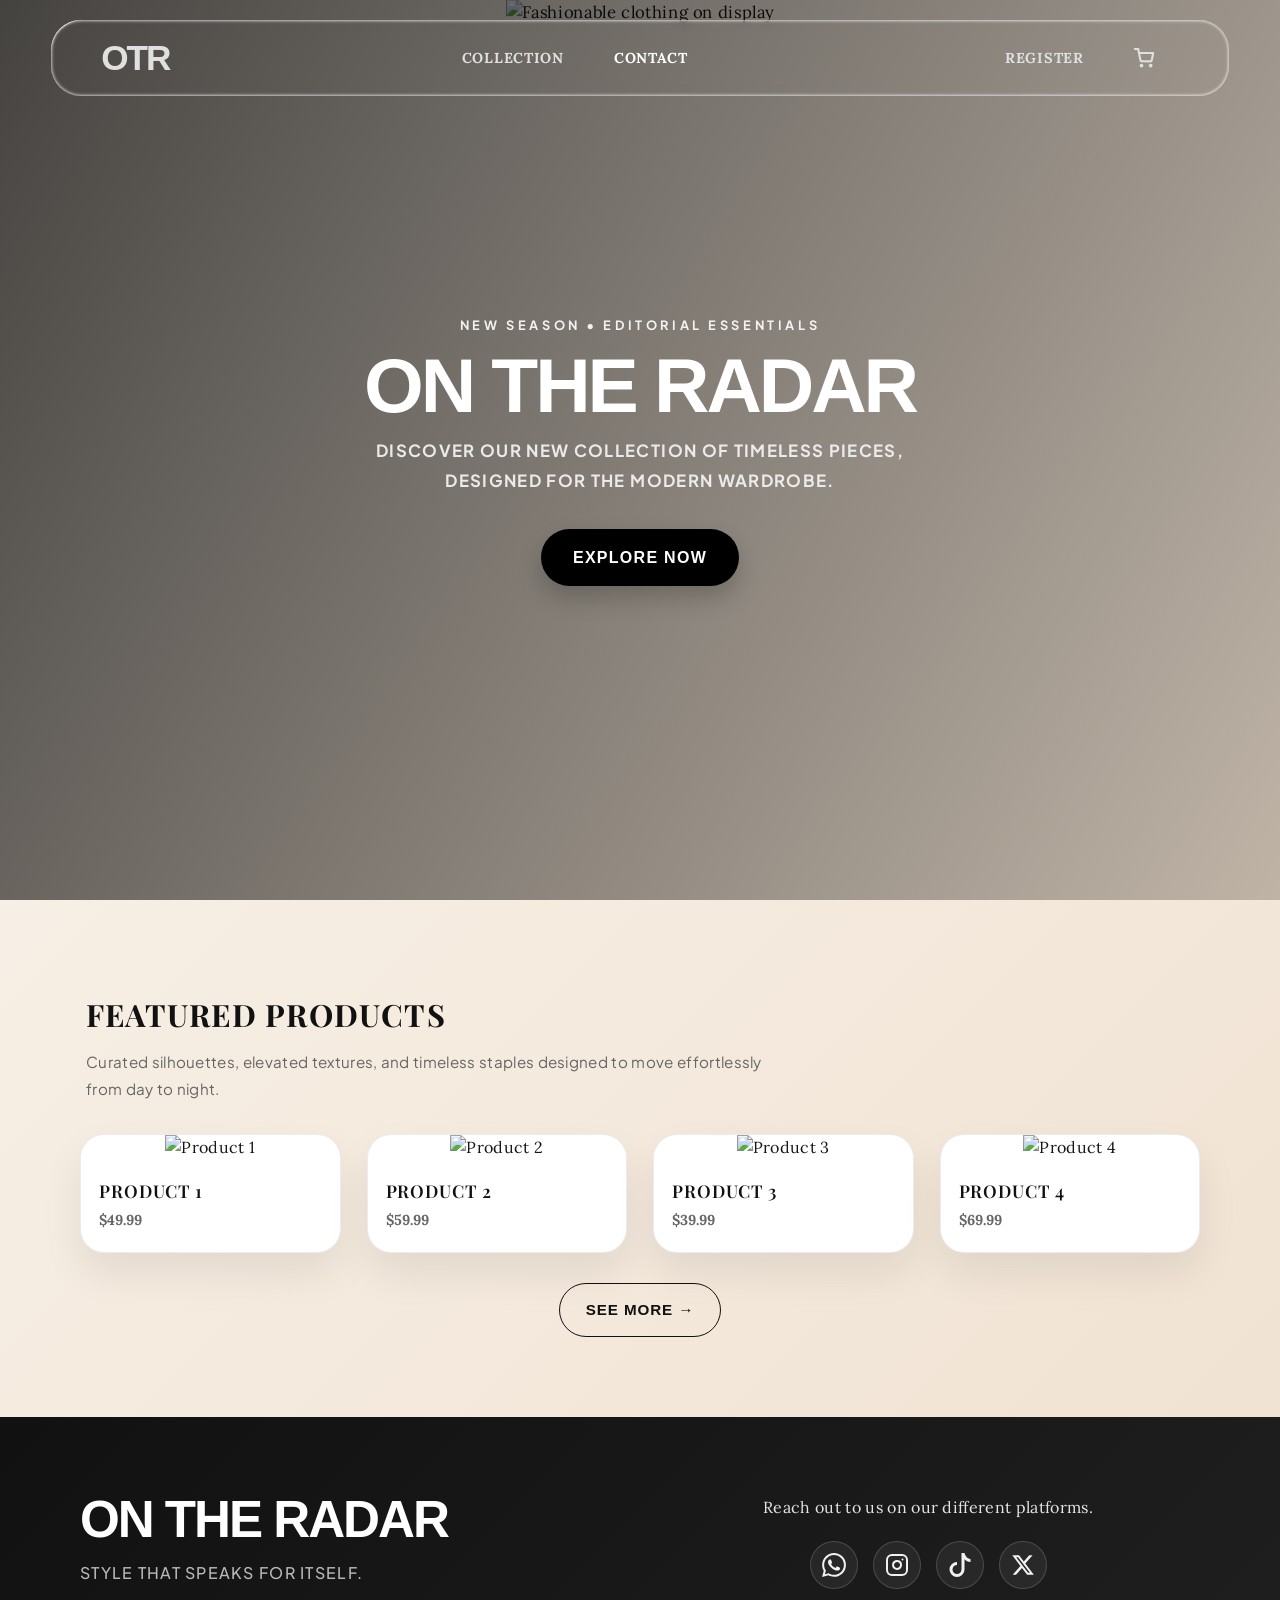
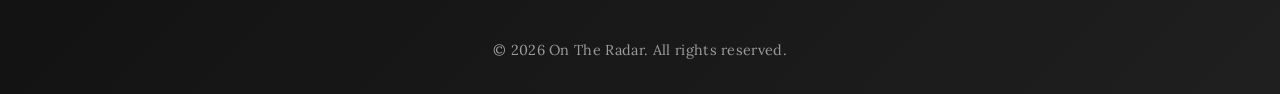
==== index.html @ b4bc95e7 "first commit" ====
<!DOCTYPE html>
<html lang="en">

<head>
    <meta charset="UTF-8">
    <meta name="viewport" content="width=device-width, initial-scale=1.0">
    <title>On The Radar - Modern Fashion</title>
    <link rel="stylesheet" href="styles.css">
</head>

<body>

    <header>
        <div class="logo">OTR</div>
        <nav class="nav main-nav" aria-label="Main Navigation">
            <div class="liquid-bubble"></div>
            <a href="#collection">Collection</a>
            <a href="#contact">Contact</a>
        </nav>
        <nav class="nav user-nav" aria-label="User Navigation">
            <div class="liquid-bubble"></div>
            <a href="#" class="logged-in">Login</a>
            <a href="#">Register</a>
            <a href="#" class="cart-link" aria-label="Shopping Cart">
                <svg xmlns="http://www.w3.org/2000/svg" width="20" height="20" viewBox="0 0 24 24" fill="none"
                    stroke="currentColor" stroke-width="2.5" stroke-linecap="round" stroke-linejoin="round">
                    <circle cx="9" cy="21" r="1"></circle>
                    <circle cx="20" cy="21" r="1"></circle>
                    <path d="M1 1h4l2.68 13.39a2 2 0 0 0 2 1.61h9.72a2 2 0 0 0 2-1.61L23 6H6"></path>
                </svg>
            </a>
        </nav>
    </header>

    <main>
        <section class="hero">
            <div class="hero-image">
                <img src="https://images.unsplash.com/photo-1503341455253-b2e723bb3dbb?auto=format&fit=crop&q=80"
                    alt="Fashionable clothing on display">
            </div>
            <div class="hero-content">
                <p class="hero-kicker">New season • editorial essentials</p>
                <h1>ON THE RADAR</h1>
                <p>Discover our new collection of timeless pieces, designed for the modern wardrobe.</p>
                <a href="#collection" class="cta-button">Explore Now</a>
            </div>
        </section>
        <section id="collection" class="collection">
            <div class="product-text">
                <h2>Featured Products</h2>
                <p>Curated silhouettes, elevated textures, and timeless staples designed to move effortlessly from day
                    to night.</p>
            </div>
            <div class="product-grid">
                <div class="product-card">
                    <img src="https://images.unsplash.com/photo-1526170375885-4d8ecf77b99f?auto=format&fit=crop&q=80"
                        alt="Product 1">
                    <div class="product-card-content">
                        <h2>Product 1</h2>
                        <p>$49.99</p>
                    </div>
                    <a href="#" class="add-to-cart-button">Add to Cart</a>
                </div>
                <div class="product-card">
                    <img src="https://images.unsplash.com/photo-1503341455253-b2e723bb3dbb?auto=format&fit=crop&q=80"
                        alt="Product 2">
                    <div class="product-card-content">
                        <h2>Product 2</h2>
                        <p>$59.99</p>
                    </div>
                    <a href="#" class="add-to-cart-button">Add to Cart</a>
                </div>
                <div class="product-card">
                    <img src="https://images.unsplash.com/photo-1512436991641-6745cdb1723f?auto=format&fit=crop&q=80"
                        alt="Product 3">
                    <div class="product-card-content">
                        <h2>Product 3</h2>
                        <p>$39.99</p>
                    </div>
                    <a href="#" class="add-to-cart-button">Add to Cart</a>
                </div>
                <div class="product-card">
                    <img src="https://images.unsplash.com/photo-1503341455253-b2e723bb3dbb?auto=format&fit=crop&q=80"
                        alt="Product 4">
                    <div class="product-card-content">
                        <h2>Product 4</h2>
                        <p>$69.99</p>
                    </div>
                    <a href="#" class="add-to-cart-button">Add to Cart</a>
                </div>
            </div>
            <a href="#" class="see-more-button">See More &rarr;</a>
        </section>
        <section id="contact" class="contact">
            <div class="about">
                <div class="about-text">
                    <h2>On The Radar</h2>
                    <p>Style that speaks for itself.</p>
                </div>
                <div class="contact-div">
                    <p>Reach out to us on our different platforms.</p>
                    <div class="contact-buttons-container">
                        <a href="#" class="whatsapp contact-button" aria-label="WhatsApp">
                            <svg xmlns="http://www.w3.org/2000/svg" viewBox="0 0 24 24" fill="currentColor">
                                <path
                                    d="M.057 24l1.687-6.163c-1.041-1.804-1.588-3.849-1.587-5.946.003-6.556 5.338-11.891 11.893-11.891 3.181.001 6.167 1.24 8.413 3.488 2.245 2.248 3.481 5.236 3.48 8.414-.003 6.557-5.338 11.892-11.894 11.892-1.99-.001-3.951-.5-5.688-1.448l-6.305 1.654zm6.597-3.807c1.676.995 3.276 1.591 5.392 1.592 5.448 0 9.886-4.434 9.889-9.885.002-5.462-4.415-9.89-9.881-9.892-5.452 0-9.887 4.434-9.889 9.884-.001 2.225.651 3.891 1.746 5.634l-.999 3.648 3.742-.981zm11.387-5.464c-.074-.124-.272-.198-.57-.347-.297-.149-1.758-.868-2.031-.967-.272-.099-.47-.149-.669.149-.198.297-.768.967-.941 1.165-.173.198-.347.223-.644.074-.297-.149-1.255-.462-2.39-1.475-.883-.788-1.48-1.761-1.653-2.059-.173-.297-.018-.458.13-.606.134-.133.297-.347.446-.521.151-.172.2-.296.3-.495.099-.198.05-.372-.025-.521-.075-.148-.669-1.611-.916-2.206-.242-.579-.487-.5-.669-.51-.173-.008-.371-.01-.57-.01s-.521.074-.792.372c-.272.297-1.04 1.016-1.04 2.479 0 1.462 1.065 2.875 1.213 3.074.149.198 2.096 3.2 5.077 4.487.709.306 1.262.489 1.694.626.712.227 1.36.195 1.871.118.571-.085 1.758-.719 2.006-1.413.248-.695.248-1.29.173-1.414z" />
                            </svg>
                        </a>
                        <a href="#" class="instagram contact-button" aria-label="Instagram">
                            <svg xmlns="http://www.w3.org/2000/svg" viewBox="0 0 24 24" fill="none"
                                stroke="currentColor" stroke-width="2" stroke-linecap="round" stroke-linejoin="round">
                                <rect x="2" y="2" width="20" height="20" rx="5" ry="5"></rect>
                                <path d="M16 11.37A4 4 0 1 1 12.63 8 4 4 0 0 1 16 11.37z"></path>
                                <line x1="17.5" y1="6.5" x2="17.51" y2="6.5"></line>
                            </svg>
                        </a>
                        <a href="#" class="tiktok contact-button" aria-label="TikTok">
                            <svg xmlns="http://www.w3.org/2000/svg" viewBox="0 0 16 16" width="24" height="24"
                                fill="currentColor">
                                <path
                                    d="M9 0h1.98c.144.715.54 1.617 1.235 2.512C12.895 3.389 13.797 4 15 4v2c-1.753 0-3.07-.814-4-1.829V11a5 5 0 1 1-5-5v2a3 3 0 1 0 3 3z" />
                            </svg>
                        </a>
                        <a href="#" class="twitter contact-button" aria-label="Twitter">
                            <svg xmlns="http://www.w3.org/2000/svg" viewBox="0 0 24 24" fill="currentColor">
                                <path
                                    d="M18.244 2.25h3.308l-7.227 8.26 8.502 11.24H16.17l-5.214-6.817L4.99 21.75H1.68l7.73-8.835L1.254 2.25H8.08l4.713 6.231zm-1.161 17.52h1.833L7.084 4.126H5.117z" />
                            </svg>
                        </a>
                    </div>
                </div>
            </div>
            <footer>
                <p>&copy; 2026 On The Radar. All rights reserved.</p>
            </footer>
        </section>
    </main>
</body>
<script src="script.js"></script>

</html>
---- styles.css ----
@import url('https://fonts.googleapis.com/css2?family=Clash+Display:wght@800&family=Lora:wght@400;700&family=Playfair+Display:wght@700;800&family=Plus+Jakarta+Sans:wght@700&family=Syncopate:wght@700&display=swap');

:root {
    --bg: #f7efe5;
    --bg-2: #efe0cf;
    --surface: rgba(255, 255, 255, 0.82);
    --surface-strong: #ffffff;
    --text: #161616;
    --muted: #666666;
    --accent: #111111;
    --border: rgba(17, 17, 17, 0.08);
    --shadow: 0 20px 40px rgba(17, 17, 17, 0.08);
}

* {
    padding: 0;
    margin: 0;
    box-sizing: border-box;
}

html {
    scroll-behavior: smooth;
    scroll-padding-top: 100px;
}

body,
html {
    height: 100%;
    margin: 0;
    font-family: 'Lora', serif;
    letter-spacing: 0.02em;
    line-height: 1.6;
}

body {
    width: 100%;
    overflow-x: hidden;
    background: linear-gradient(135deg, var(--bg) 0%, var(--bg-2) 100%);
    color: var(--text);
}

a {
    color: inherit;
}

header {
    width: min(92%, 1180px);
    margin: 0 auto;
    padding: 10px 50px;
    justify-content: space-between;
    color: #e0e0e0;
    border-radius: 50%;
    position: fixed;
    top: 20px;
    left: 0;
    right: 0;
    z-index: 10;

    display: -webkit-box;
    display: -ms-flexbox;
    display: flex;
    -webkit-box-align: center;
    -ms-flex-align: center;
    align-items: center;
    -webkit-box-pack: center;
    -ms-flex-pack: center;
}

header>* {
    position: relative;
    z-index: 2;
}

header::before {
    content: '';
    position: absolute;
    inset: 0;
    z-index: 1;
    overflow: hidden;
    border-radius: 30px;
    -webkit-box-shadow: inset 2px 2px 0px -2px rgba(255, 255, 255, 0.7), inset 0 0 3px 1px rgba(255, 255, 255, 0.7);
    box-shadow: inset 2px 2px 0px -2px rgba(255, 255, 255, 0.7), inset 0 0 3px 1px rgba(255, 255, 255, 0.7);
}

header::after {
    content: '';
    position: absolute;
    z-index: -1;
    inset: 0;
    border-radius: 30px;
    -webkit-backdrop-filter: blur(5px);
    backdrop-filter: blur(5px);
    -webkit-filter: url(#container-glass);
    filter: url(#container-glass);
    overflow: hidden;
    isolation: isolate;
}

.nav {
    position: relative;
    display: flex;
    align-items: center;
}

.nav a {
    position: relative;
    z-index: 2;
    padding: 8px 20px;
    margin: 0 5px;
    text-decoration: none;
    color: #e0e0e0;
    font-family: 'Lora', serif;
    font-weight: 700;
    text-transform: uppercase;
    font-size: 0.9em;
    letter-spacing: 0.05em;
    transition: color 0.3s ease;
}

.nav a.active-link {
    color: #fff;
}

.cart-link {
    display: inline-flex;
    align-items: center;
    justify-content: center;
}

.nav .logged-in {
    display: none;
}

.liquid-bubble {
    position: absolute;
    top: 50%;
    transform: translateY(-50%);
    left: var(--left, 0);
    width: var(--width, 0);
    height: 100%;
    border-radius: 20px;
    opacity: var(--opacity, 0);
    z-index: 1;
    pointer-events: none;

    transition: left 0.4s cubic-bezier(0.25, 1, 0.5, 1),
        width 0.4s cubic-bezier(0.25, 1, 0.5, 1),
        opacity 0.3s ease;

    -webkit-backdrop-filter: blur(1px);
    backdrop-filter: blur(1px);
    box-shadow: 0 4px 15px rgba(0, 0, 0, 0.05);
}

.liquid-bubble::before {
    content: '';
    position: absolute;
    inset: 0;
    border-radius: 20px;
    -webkit-box-shadow: inset 1px 1px 0px 0px rgba(255, 255, 255, 0.8), inset 0 0 3px 0px rgba(255, 255, 255, 0.4);
    box-shadow: inset 1px 1px 0px 0px rgba(255, 255, 255, 0.8), inset 0 0 3px 0px rgba(255, 255, 255, 0.4);
    z-index: -1;
}

.logo {
    font-family: 'Syncopate', sans-serif;
    font-weight: 700;
    font-size: 2.2em;
    letter-spacing: -2px;
    text-transform: uppercase;
}

header.scrolled-past-hero {
    color: #000000;
}

header.scrolled-past-hero .nav a {
    color: #000000;
}

header.scrolled-past-hero .nav a.active-link {
    color: #000;
    font-weight: 900;
}

main {
    width: 100%;
    text-align: center;
}

.hero {
    display: grid;
    place-items: center;
    min-height: 100vh;
}

.hero-image {
    width: 100%;
    height: 100vh;
    overflow: hidden;
    grid-area: 1 / 1;
    position: relative;
}

.hero-image img {
    width: 100%;
    height: 100%;
    object-fit: cover;
    transform: scale(1.04);
}

.hero-image::after {
    content: '';
    position: absolute;
    inset: 0;
    background: linear-gradient(120deg, rgba(0, 0, 0, 0.72), rgba(0, 0, 0, 0.2));
}

.hero-content {
    grid-area: 1 / 1;
    z-index: 1;
    max-width: 760px;
    text-align: center;
    padding: 24px;
}

.hero-content .hero-kicker {
    font-family: 'Plus Jakarta Sans', sans-serif;
    font-size: 0.8rem;
    font-weight: 700;
    letter-spacing: 0.28em;
    text-transform: uppercase;
    color: rgba(255, 255, 255, 0.9);
    margin-bottom: 14px;
}

.hero-content h1,
.about h2 {
    font-family: 'Clash Display', sans-serif;
    font-weight: 800;
    font-size: clamp(2.8rem, 6vw, 5.5rem);
    line-height: 0.9;
    text-transform: uppercase;
    letter-spacing: -0.04em;
    color: #ffffff;
    margin: 0 0 16px 0;
}

.hero-content p {
    font-family: 'Plus Jakarta Sans', sans-serif;
    font-size: 1.05rem;
    line-height: 1.8;
    font-weight: 700;
    text-transform: uppercase;
    letter-spacing: 0.08em;
    color: rgba(240, 240, 240, 0.95);
    margin: 0 auto 32px;
    max-width: 620px;
}

.cta-button {
    font-family: 'Syncopate', sans-serif;
    background-color: #000000;
    color: #ffffff;
    padding: 16px 32px;
    text-decoration: none;
    font-weight: 700;
    font-size: 1rem;
    text-transform: uppercase;
    letter-spacing: 0.08em;
    border-radius: 999px;
    transition: background-color 0.2s ease, transform 0.2s ease, box-shadow 0.2s ease;
    display: inline-block;
    box-shadow: 0 12px 24px rgba(0, 0, 0, 0.2);
}

.cta-button:hover {
    background-color: #222222;
    transform: translateY(-3px);
    box-shadow: 0 16px 28px rgba(0, 0, 0, 0.24);
}

.collection {
    position: relative;
    padding: 90px 24px 80px;
}

.product-text {
    max-width: 1120px;
    margin: 0 auto 8px;
    text-align: left;
    padding: 0 6px;
}

.product-text h2 {
    font-family: 'Playfair Display', serif;
    font-weight: 700;
    font-size: clamp(1.7rem, 2.4vw, 2.3rem);
    text-transform: uppercase;
    letter-spacing: 0.04em;
    color: var(--accent);
}

.product-text p {
    font-family: 'Plus Jakarta Sans', sans-serif;
    font-size: 0.95rem;
    color: var(--muted);
    max-width: 700px;
    margin-top: 10px;
    line-height: 1.75;
}

.product-grid {
    display: grid;
    grid-template-columns: repeat(auto-fit, minmax(240px, 1fr));
    gap: 26px;
    padding: 24px 0 30px;
    max-width: 1120px;
    margin: 0 auto;
}

.product-card {
    position: relative;
    background-color: var(--surface-strong);
    border: 1px solid var(--border);
    border-radius: 24px;
    overflow: hidden;
    box-shadow: var(--shadow);
    transition: transform 0.25s ease, box-shadow 0.25s ease;
}

.product-card:hover {
    transform: translateY(-8px);
    box-shadow: 0 22px 45px rgba(17, 17, 17, 0.12);
}

.add-to-cart-button {
    position: absolute;
    top: 260px;
    left: 50%;
    transform: translate(-50%, 10px);
    width: 82%;
    text-align: center;
    z-index: 2;
    background: rgba(255, 255, 255, 0.95);
    color: var(--accent);
    padding: 12px;
    text-decoration: none;
    font-weight: 600;
    font-size: 0.9em;
    text-transform: uppercase;
    letter-spacing: 0.5px;
    border-radius: 999px;
    opacity: 0;
    pointer-events: none;
    transition: all 0.3s ease;
    backdrop-filter: blur(8px);
    box-shadow: 0 10px 18px rgba(0, 0, 0, 0.12);
}

.product-card:hover .add-to-cart-button {
    opacity: 1;
    pointer-events: auto;
    transform: translate(-50%, 0);
}

.product-card:hover .add-to-cart-button:hover {
    opacity: 1;
    background-color: #222;
    color: #fff;
}

.product-card img {
    width: 100%;
    height: 320px;
    object-fit: cover;
    transition: transform 0.4s ease;
}

.product-card:hover img {
    transform: scale(1.04);
}

.product-card-content {
    padding: 16px 18px 20px;
    text-align: left;
}

.product-card-content h2 {
    font-family: 'Playfair Display', serif;
    font-size: 1.1em;
    font-weight: 600;
    text-transform: uppercase;
    margin-bottom: 4px;
    color: #111;
    letter-spacing: 0.05em;
}

.product-card-content p {
    font-size: 0.9em;
    color: #666;
    font-weight: 700;
    letter-spacing: 0;
}

.see-more-button {
    display: inline-block;
    margin: 0 auto;
    padding: 14px 26px;
    font-size: 0.95em;
    font-family: 'Syncopate', sans-serif;
    font-weight: 700;
    text-transform: uppercase;
    text-decoration: none;
    color: var(--accent);
    letter-spacing: 0.06em;
    border: 1px solid var(--accent);
    border-radius: 999px;
    transition: all 0.2s ease;
}

.see-more-button:hover {
    color: #fff;
    background-color: var(--accent);
    border-color: var(--accent);
}

.contact {
    display: flex;
    flex-direction: column;
    align-items: center;
    gap: 20px;
    margin: 0;
    background: linear-gradient(135deg, #111 0%, #1f1f1f 100%);
    color: #ddd;
    padding: 48px 24px 32px;
}

.about {
    display: flex;
    justify-content: space-between;
    align-items: center;
    gap: 32px;
    padding: 30px 0;
    max-width: 1120px;
    width: 100%;
}

.about-text {
    width: 50%;
    text-align: left;
    letter-spacing: 0.05em;
    font-size: 0.95em;
}

.about-text h2 {
    font-size: clamp(2.2rem, 4vw, 3.2rem);
    margin-bottom: 16px;
    color: #fff;
}

.about-text p {
    font-family: 'Plus Jakarta Sans', sans-serif;
    font-size: 1rem;
    line-height: 1.8;
    font-weight: 500;
    text-transform: uppercase;
    letter-spacing: 0.08em;
    color: #b7b7b7;
}

.contact-div {
    width: 50%;
    text-align: center;
    display: flex;
    flex-direction: column;
    justify-content: center;
    color: #e4e4e4;
}

.contact-buttons-container {
    display: flex;
    gap: 15px;
    margin-top: 20px;
    justify-content: center;
    flex-wrap: wrap;
}

.contact-button {
    display: inline-flex;
    align-items: center;
    justify-content: center;
    width: 48px;
    height: 48px;
    border: 1px solid rgba(255, 255, 255, 0.16);
    border-radius: 50%;
    color: #f1f1f1;
    background: rgba(255, 255, 255, 0.06);
    transition: all 0.3s ease;
}

.contact-button:hover {
    transform: translateY(-2px);
    background-color: #ddd;
    color: #333;
}

.contact-button.whatsapp:hover {
    background-color: #25D366;
    border-color: #25D366;
    color: #ffffff;
}

.contact-button.instagram:hover {
    background-color: #E1306C;
    border-color: #E1306C;
    color: #ffffff;
}

.contact-button.tiktok:hover,
.contact-button.twitter:hover {
    background-color: #000000;
    border-color: #000000;
    color: #ffffff;
}

.contact-button svg {
    width: 24px;
    height: 24px;
}

footer p {
    font-size: 0.9rem;
    color: #9b9b9b;
}

@media (max-width: 900px) {
    header {
        border-radius: 24px;
        padding: 12px 18px;
        gap: 10px;
        flex-wrap: wrap;
        justify-content: center;
    }

    .about {
        flex-direction: column;
        text-align: center;
        padding: 30px 15px;
    }

    .about-text,
    .contact-div {
        width: 100%;
        text-align: center;
    }

    .about-text p {
        max-width: 680px;
        margin: 0 auto;
    }
}

@media (max-width: 768px) {

    .hero-content h1,
    .about-text h2 {
        font-size: clamp(2rem, 8vw, 3rem);
    }

    .hero-content p {
        font-size: 0.95rem;
    }

    .product-grid {
        grid-template-columns: repeat(2, minmax(0, 1fr));
    }

    .product-card img {
        height: 280px;
    }
}

@media (max-width: 560px) {
    header {
        top: 12px;
        width: calc(100% - 20px);
    }

    .hero {
        padding-top: 60px;
    }

    .hero-content {
        padding: 16px;
    }

    .nav {
        flex-wrap: wrap;
        justify-content: center;
    }

    .product-grid {
        grid-template-columns: 1fr;
    }

    .product-card img {
        height: 260px;
    }

    .cta-button {
        width: 100%;
        max-width: 260px;
    }
}

@media (prefers-reduced-motion: reduce) {
    html {
        scroll-behavior: auto;
    }

    *,
    *::before,
    *::after {
        transition-duration: 0.01ms !important;
        animation-duration: 0.01ms !important;
        animation-iteration-count: 1 !important;
    }
}
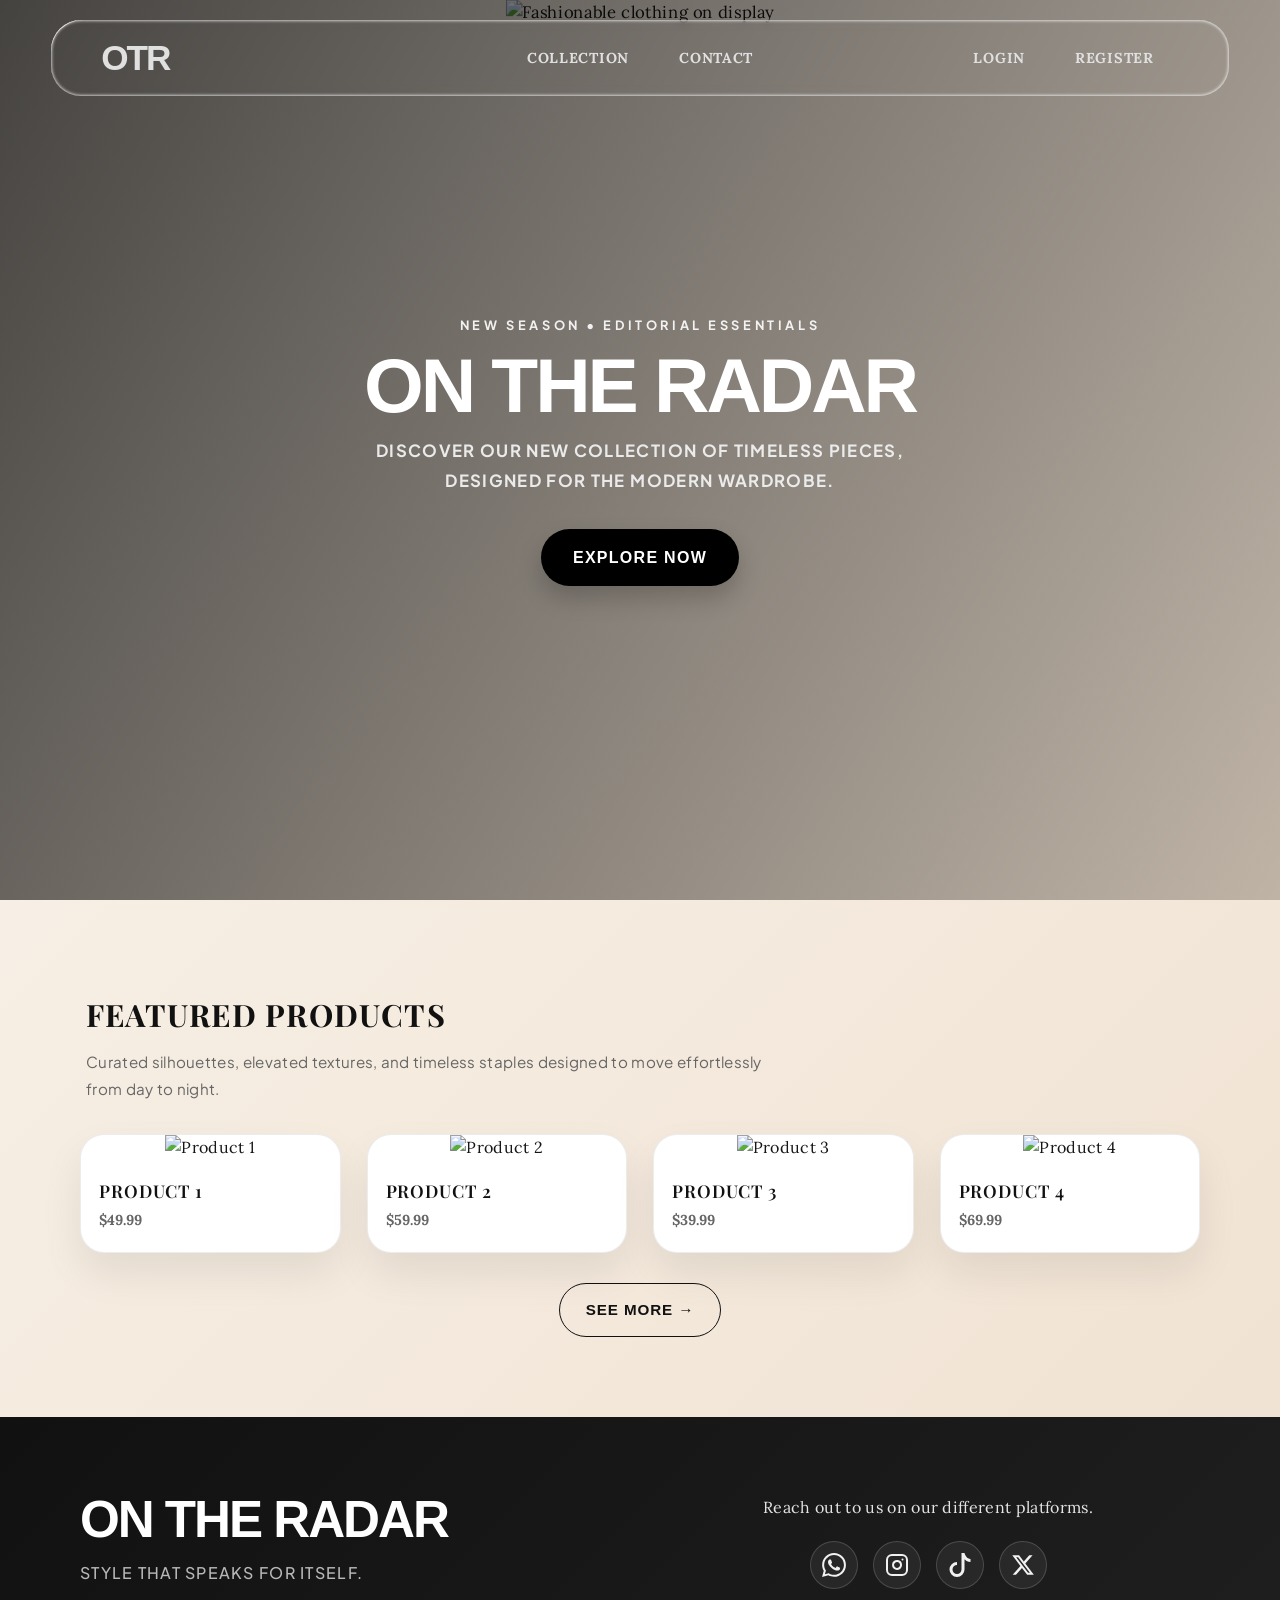
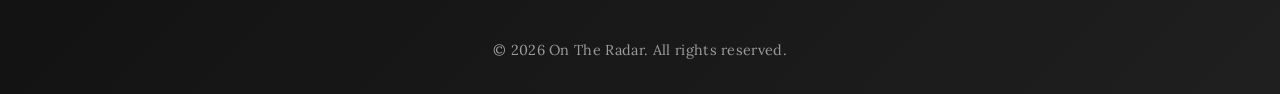
==== commit e185f187: "Commit 2" ====
--- a/index.html
+++ b/index.html
@@ -12,24 +12,24 @@
 
     <header>
         <div class="logo">OTR</div>
-        <nav class="nav main-nav" aria-label="Main Navigation">
-            <div class="liquid-bubble"></div>
-            <a href="#collection">Collection</a>
-            <a href="#contact">Contact</a>
-        </nav>
-        <nav class="nav user-nav" aria-label="User Navigation">
-            <div class="liquid-bubble"></div>
-            <a href="#" class="logged-in">Login</a>
-            <a href="#">Register</a>
-            <a href="#" class="cart-link" aria-label="Shopping Cart">
-                <svg xmlns="http://www.w3.org/2000/svg" width="20" height="20" viewBox="0 0 24 24" fill="none"
-                    stroke="currentColor" stroke-width="2.5" stroke-linecap="round" stroke-linejoin="round">
-                    <circle cx="9" cy="21" r="1"></circle>
-                    <circle cx="20" cy="21" r="1"></circle>
-                    <path d="M1 1h4l2.68 13.39a2 2 0 0 0 2 1.61h9.72a2 2 0 0 0 2-1.61L23 6H6"></path>
-                </svg>
-            </a>
-        </nav>
+        <button class="mobile-menu-toggle" type="button" aria-label="Toggle navigation" aria-expanded="false"
+            aria-controls="mobile-nav-panel">
+            <span></span>
+            <span></span>
+            <span></span>
+        </button>
+        <div id="mobile-nav-panel" class="mobile-nav-panel">
+            <nav class="nav main-nav" aria-label="Main Navigation">
+                <div class="liquid-bubble"></div>
+                <a href="#collection">Collection</a>
+                <a href="#contact">Contact</a>
+            </nav>
+            <nav class="nav user-nav" aria-label="User Navigation">
+                <div class="liquid-bubble"></div>
+                <a href="#" class="logged-in">Login</a>
+                <a href="signup\signup.html" class="signup-link">Register</a>
+            </nav>
+        </div>
     </header>
 
     <main>
@@ -135,7 +135,17 @@
             </footer>
         </section>
     </main>
+
+    <a href="#" class="floating-cart-button" aria-label="Shopping Cart" hidden>
+        <svg xmlns="http://www.w3.org/2000/svg" width="20" height="20" viewBox="0 0 24 24" fill="none"
+            stroke="currentColor" stroke-width="2.5" stroke-linecap="round" stroke-linejoin="round">
+            <circle cx="9" cy="21" r="1"></circle>
+            <circle cx="20" cy="21" r="1"></circle>
+            <path d="M1 1h4l2.68 13.39a2 2 0 0 0 2 1.61h9.72a2 2 0 0 0 2-1.61L23 6H6"></path>
+        </svg>
+    </a>
 </body>
-<script src="script.js"></script>
+<script type="module" src="firebase-init.js"></script>
+<script type="module" src="script.js"></script>
 
 </html>
--- a/styles.css
+++ b/styles.css
@@ -21,6 +21,7 @@
 html {
     scroll-behavior: smooth;
     scroll-padding-top: 100px;
+    background: linear-gradient(135deg, var(--bg) 0%, var(--bg-2) 100%);
 }
 
 body,
@@ -35,8 +36,8 @@
 body {
     width: 100%;
     overflow-x: hidden;
-    background: linear-gradient(135deg, var(--bg) 0%, var(--bg-2) 100%);
     color: var(--text);
+    animation: fadeIn 0.8s ease-in-out;
 }
 
 a {
@@ -47,7 +48,6 @@
     width: min(92%, 1180px);
     margin: 0 auto;
     padding: 10px 50px;
-    justify-content: space-between;
     color: #e0e0e0;
     border-radius: 50%;
     position: fixed;
@@ -56,14 +56,52 @@
     right: 0;
     z-index: 10;
 
-    display: -webkit-box;
-    display: -ms-flexbox;
-    display: flex;
-    -webkit-box-align: center;
-    -ms-flex-align: center;
+    display: grid;
+    grid-template-columns: 1fr auto 1fr;
     align-items: center;
-    -webkit-box-pack: center;
-    -ms-flex-pack: center;
+}
+
+.mobile-menu-toggle {
+    display: none;
+    visibility: hidden;
+    align-items: center;
+    justify-content: center;
+    flex-direction: column;
+    gap: 0px;
+    width: 0px;
+    height: 0px;
+    border: 1px solid rgba(255, 255, 255, 0.25);
+    border-radius: 50%;
+    background: rgba(255, 255, 255, 0.12);
+    color: inherit;
+    cursor: pointer;
+    padding: 0;
+    flex-shrink: 0;
+}
+
+.mobile-menu-toggle span {
+    display: block;
+    width: 18px;
+    height: 2px;
+    background: currentColor;
+    border-radius: 999px;
+    transition: transform 0.3s ease, opacity 0.3s ease;
+}
+
+.mobile-nav-panel {
+    display: contents;
+}
+
+.logo {
+    justify-self: start;
+}
+
+.main-nav {
+    justify-self: center;
+}
+
+.user-nav {
+    justify-self: end;
 }
 
 header>* {
@@ -121,14 +159,37 @@
     color: #fff;
 }
 
-.cart-link {
+.floating-cart-button {
+    position: fixed;
+    right: 24px;
+    bottom: 24px;
+    width: 56px;
+    height: 56px;
+    border-radius: 50%;
+    background: #111;
+    color: #fff;
     display: inline-flex;
     align-items: center;
     justify-content: center;
-}
-
-.nav .logged-in {
+    box-shadow: 0 12px 28px rgba(17, 17, 17, 0.24);
+    z-index: 20;
+    transition: transform 0.2s ease, background-color 0.2s ease;
+}
+
+.floating-cart-button:hover {
+    transform: translateY(-2px);
+    background: #222;
+}
+
+.floating-cart-button[hidden] {
     display: none;
+}
+
+.nav a.logged-in {
+    max-width: 120px;
+    white-space: nowrap;
+    overflow: hidden;
+    text-overflow: ellipsis;
 }
 
 .liquid-bubble {
@@ -534,6 +595,18 @@
     color: #9b9b9b;
 }
 
+@keyframes fadeIn {
+    from {
+        opacity: 0;
+        transform: translateY(20px);
+    }
+
+    to {
+        opacity: 1;
+        transform: translateY(0);
+    }
+}
+
 @media (max-width: 900px) {
     header {
         border-radius: 24px;
@@ -585,10 +658,86 @@
     header {
         top: 12px;
         width: calc(100% - 20px);
-    }
-
-    .hero {
-        padding-top: 60px;
+        padding: 12px 16px;
+        gap: 10px 14px;
+        display: flex;
+        flex-wrap: wrap;
+        justify-content: space-between;
+    }
+
+    .logo {
+        width: auto;
+        text-align: left;
+        margin-bottom: 0;
+    }
+
+    .mobile-menu-toggle {
+        display: inline-flex;
+        visibility: visible;
+        align-items: center;
+        justify-content: center;
+        flex-direction: column;
+        gap: 4px;
+        width: 42px;
+        height: 42px;
+        border: 1px solid rgba(255, 255, 255, 0.25);
+        border-radius: 50%;
+        background: rgba(255, 255, 255, 0.12);
+        color: inherit;
+        cursor: pointer;
+        padding: 0;
+        flex-shrink: 0;
+    }
+
+    .mobile-menu-toggle span {
+        display: block;
+        width: 18px;
+        height: 2px;
+        background: currentColor;
+        border-radius: 999px;
+        transition: transform 0.3s ease, opacity 0.3s ease;
+    }
+
+    .mobile-nav-panel {
+        display: flex;
+        width: 100%;
+        flex-direction: column;
+        align-items: center;
+        gap: 0;
+        padding-top: 0;
+        max-height: 0;
+        overflow: hidden;
+        transition: max-height 0.4s ease-in-out, padding-top 0.4s ease-in-out;
+    }
+
+    header.nav-open .mobile-nav-panel {
+        padding-top: 8px;
+        max-height: 50vh;
+    }
+
+    header.nav-open .mobile-menu-toggle span:nth-child(1) {
+        transform: translateY(6px) rotate(45deg);
+    }
+
+    header.nav-open .mobile-menu-toggle span:nth-child(2) {
+        opacity: 0;
+    }
+
+    header.nav-open .mobile-menu-toggle span:nth-child(3) {
+        transform: translateY(-6px) rotate(-45deg);
+    }
+
+    .mobile-nav-panel .nav {
+        display: contents;
+    }
+
+    .main-nav {
+        position: static;
+        transform: none;
+    }
+
+    .mobile-nav-panel .liquid-bubble {
+        display: none;
     }
 
     .hero-content {
@@ -596,8 +745,22 @@
     }
 
     .nav {
-        flex-wrap: wrap;
+        flex-direction: column;
         justify-content: center;
+        gap: 0;
+        width: 100%;
+    }
+
+    .nav a {
+        padding: 1rem;
+        font-size: 1rem;
+        text-align: center;
+        width: 100%;
+        border-bottom: 1px solid var(--border);
+    }
+
+    .mobile-nav-panel .user-nav a:last-child {
+        border-bottom: none;
     }
 
     .product-grid {
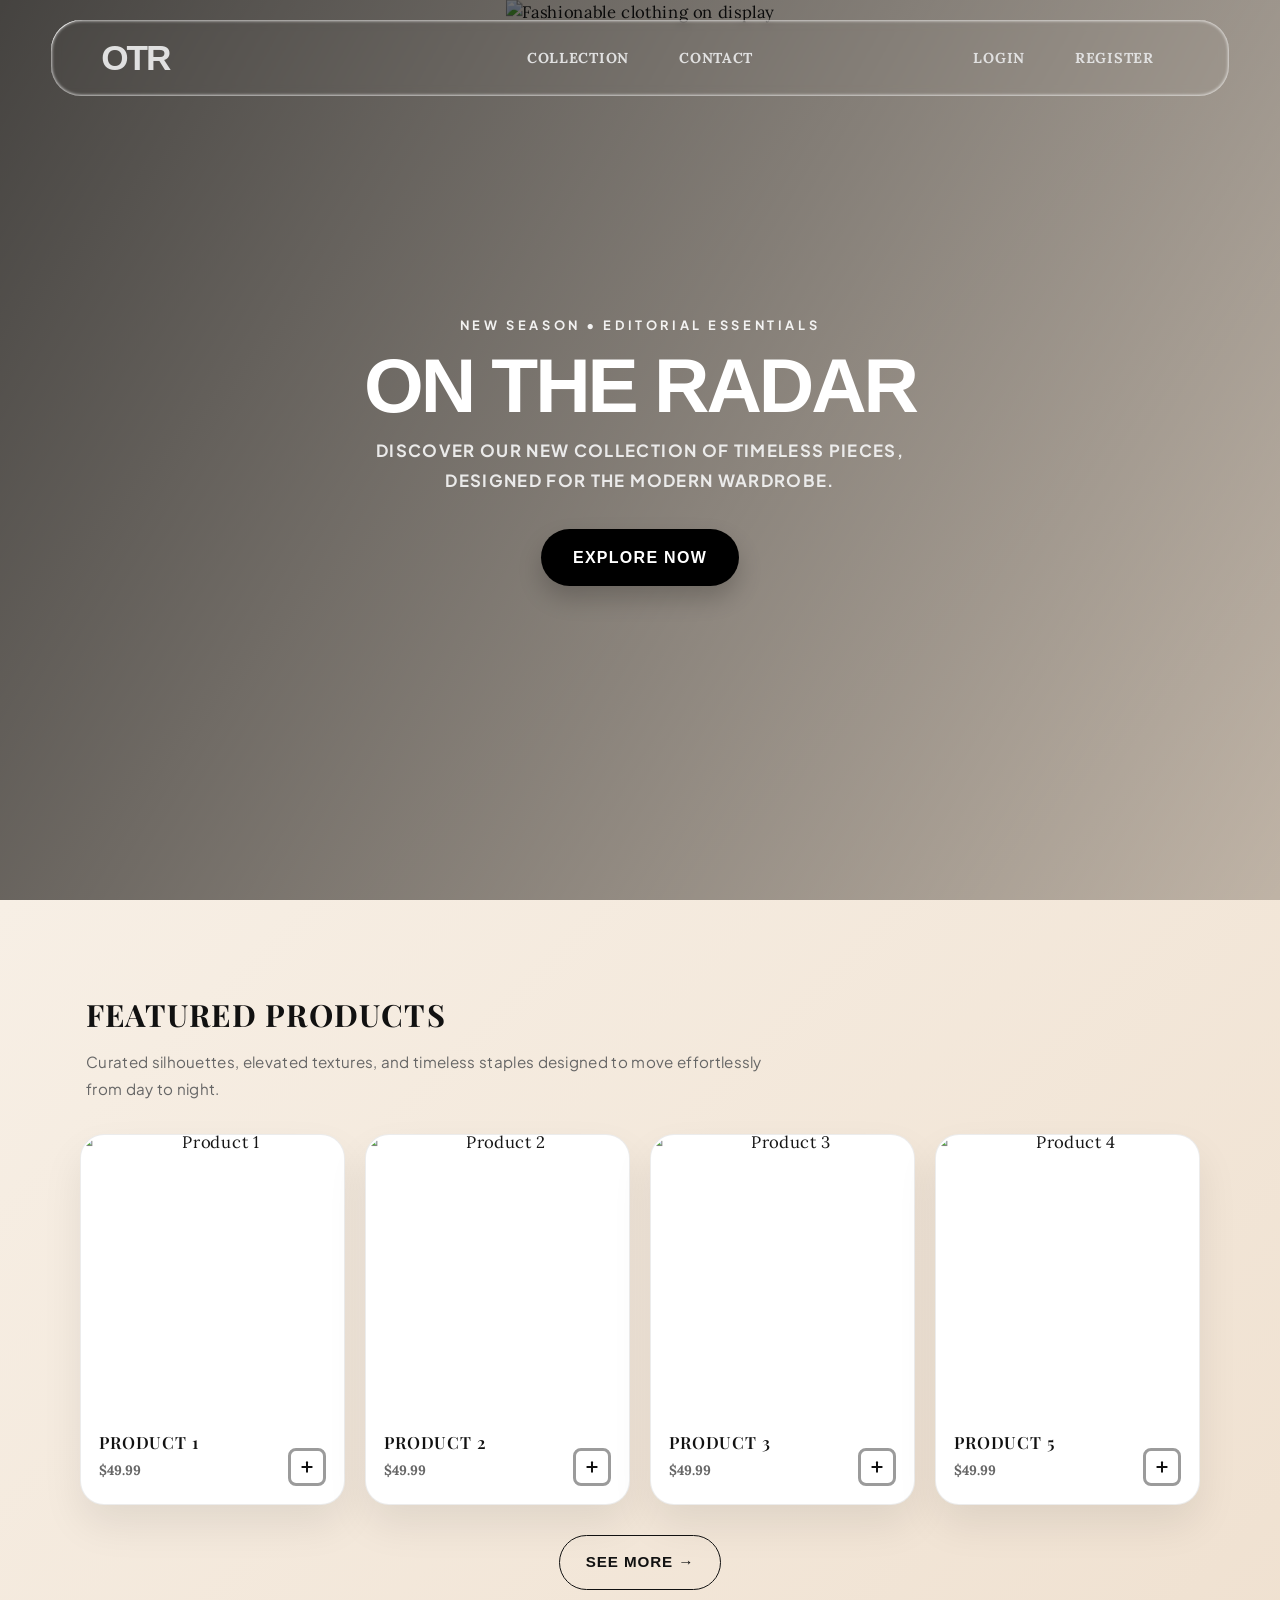
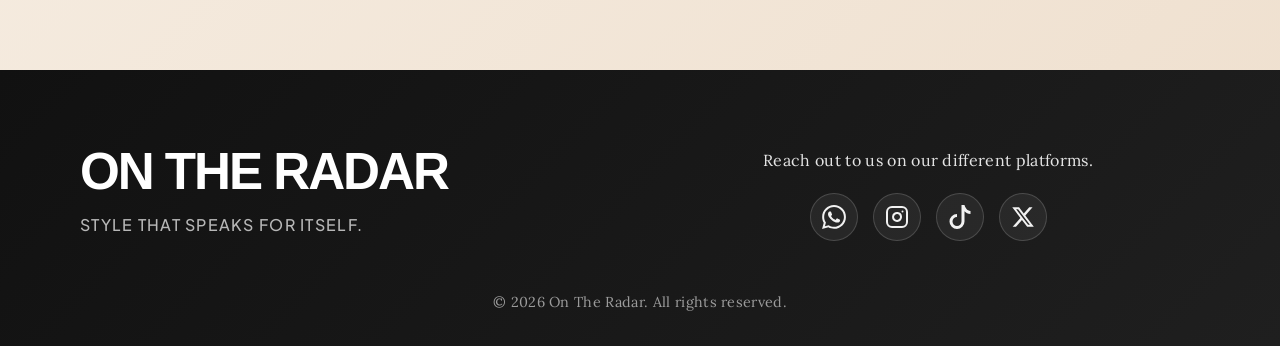
==== commit aa01359a: "Commit 3" ====
--- a/index.html
+++ b/index.html
@@ -11,7 +11,7 @@
 <body>
 
     <header>
-        <div class="logo">OTR</div>
+        <a href="index.html" class="logo">OTR</a>
         <button class="mobile-menu-toggle" type="button" aria-label="Toggle navigation" aria-expanded="false"
             aria-controls="mobile-nav-panel">
             <span></span>
@@ -21,13 +21,13 @@
         <div id="mobile-nav-panel" class="mobile-nav-panel">
             <nav class="nav main-nav" aria-label="Main Navigation">
                 <div class="liquid-bubble"></div>
-                <a href="#collection">Collection</a>
+                <a href="shop/shop.html">Collection</a>
                 <a href="#contact">Contact</a>
             </nav>
             <nav class="nav user-nav" aria-label="User Navigation">
                 <div class="liquid-bubble"></div>
-                <a href="#" class="logged-in">Login</a>
-                <a href="signup\signup.html" class="signup-link">Register</a>
+                <a href="signin/signin.html" class="logged-in">Login</a>
+                <a href="signup/signup.html" class="signup-link">Register</a>
             </nav>
         </div>
     </header>
@@ -42,7 +42,7 @@
                 <p class="hero-kicker">New season • editorial essentials</p>
                 <h1>ON THE RADAR</h1>
                 <p>Discover our new collection of timeless pieces, designed for the modern wardrobe.</p>
-                <a href="#collection" class="cta-button">Explore Now</a>
+                <a href="shop/shop.html" class="cta-button">Explore Now</a>
             </div>
         </section>
         <section id="collection" class="collection">
@@ -53,43 +53,75 @@
             </div>
             <div class="product-grid">
                 <div class="product-card">
-                    <img src="https://images.unsplash.com/photo-1526170375885-4d8ecf77b99f?auto=format&fit=crop&q=80"
-                        alt="Product 1">
+                    <div class="product-image-container">
+                        <img src="https://images.unsplash.com/photo-1526170375885-4d8ecf77b99f?auto=format&fit=crop&q=80"
+                            alt="Product 1">
+                    </div>
                     <div class="product-card-content">
-                        <h2>Product 1</h2>
-                        <p>$49.99</p>
+                        <div class="product-details">
+                            <h2>Product 1</h2>
+                            <p>$49.99</p>
+                        </div>
+                        <div class="cart-button">
+                            <a href="#" class="add-to-cart-button" aria-label="Add to cart">
+                            <svg xmlns="http://www.w3.org/2000/svg" width="16" height="16" viewBox="0 0 24 24" fill="none" stroke="currentColor" stroke-width="3" stroke-linecap="round" stroke-linejoin="round"><line x1="12" y1="5" x2="12" y2="19"></line><line x1="5" y1="12" x2="19" y2="12"></line></svg>
+                            </a>
+                        </div>
                     </div>
-                    <a href="#" class="add-to-cart-button">Add to Cart</a>
                 </div>
                 <div class="product-card">
-                    <img src="https://images.unsplash.com/photo-1503341455253-b2e723bb3dbb?auto=format&fit=crop&q=80"
-                        alt="Product 2">
+                    <div class="product-image-container">
+                        <img src="https://images.unsplash.com/photo-1503341455253-b2e723bb3dbb?auto=format&fit=crop&q=80"
+                            alt="Product 2">
+                    </div>
                     <div class="product-card-content">
-                        <h2>Product 2</h2>
-                        <p>$59.99</p>
+                        <div class="product-details">
+                            <h2>Product 2</h2>
+                            <p>$49.99</p>
+                        </div>
+                        <div class="cart-button">
+                            <a href="#" class="add-to-cart-button" aria-label="Add to cart">
+                            <svg xmlns="http://www.w3.org/2000/svg" width="16" height="16" viewBox="0 0 24 24" fill="none" stroke="currentColor" stroke-width="3" stroke-linecap="round" stroke-linejoin="round"><line x1="12" y1="5" x2="12" y2="19"></line><line x1="5" y1="12" x2="19" y2="12"></line></svg>
+                            </a>
+                        </div>
                     </div>
-                    <a href="#" class="add-to-cart-button">Add to Cart</a>
                 </div>
                 <div class="product-card">
-                    <img src="https://images.unsplash.com/photo-1512436991641-6745cdb1723f?auto=format&fit=crop&q=80"
-                        alt="Product 3">
+                    <div class="product-image-container">
+                        <img src="https://images.unsplash.com/photo-1512436991641-6745cdb1723f?auto=format&fit=crop&q=80"
+                            alt="Product 3">
+                    </div>
                     <div class="product-card-content">
-                        <h2>Product 3</h2>
-                        <p>$39.99</p>
+                        <div class="product-details">
+                            <h2>Product 3</h2>
+                            <p>$49.99</p>
+                        </div>
+                        <div class="cart-button">
+                            <a href="#" class="add-to-cart-button" aria-label="Add to cart">
+                            <svg xmlns="http://www.w3.org/2000/svg" width="16" height="16" viewBox="0 0 24 24" fill="none" stroke="currentColor" stroke-width="3" stroke-linecap="round" stroke-linejoin="round"><line x1="12" y1="5" x2="12" y2="19"></line><line x1="5" y1="12" x2="19" y2="12"></line></svg>
+                            </a>
+                        </div>
                     </div>
-                    <a href="#" class="add-to-cart-button">Add to Cart</a>
                 </div>
                 <div class="product-card">
-                    <img src="https://images.unsplash.com/photo-1503341455253-b2e723bb3dbb?auto=format&fit=crop&q=80"
-                        alt="Product 4">
+                    <div class="product-image-container">
+                        <img src="https://images.unsplash.com/photo-1503341455253-b2e723bb3dbb?auto=format&fit=crop&q=80"
+                            alt="Product 4">
+                    </div>
                     <div class="product-card-content">
-                        <h2>Product 4</h2>
-                        <p>$69.99</p>
+                        <div class="product-details">
+                            <h2>Product 5</h2>
+                            <p>$49.99</p>
+                        </div>
+                        <div class="cart-button">
+                            <a href="#" class="add-to-cart-button" aria-label="Add to cart">
+                            <svg xmlns="http://www.w3.org/2000/svg" width="16" height="16" viewBox="0 0 24 24" fill="none" stroke="currentColor" stroke-width="3" stroke-linecap="round" stroke-linejoin="round"><line x1="12" y1="5" x2="12" y2="19"></line><line x1="5" y1="12" x2="19" y2="12"></line></svg>
+                            </a>
+                        </div>
                     </div>
-                    <a href="#" class="add-to-cart-button">Add to Cart</a>
                 </div>
             </div>
-            <a href="#" class="see-more-button">See More &rarr;</a>
+            <a href="shop/shop.html" class="see-more-button">See More &rarr;</a>
         </section>
         <section id="contact" class="contact">
             <div class="about">
--- a/styles.css
+++ b/styles.css
@@ -41,6 +41,7 @@
 }
 
 a {
+    text-decoration: none;
     color: inherit;
 }
 
@@ -373,83 +374,80 @@
 
 .product-grid {
     display: grid;
-    grid-template-columns: repeat(auto-fit, minmax(240px, 1fr));
-    gap: 26px;
+    grid-template-columns: repeat(auto-fit, minmax(220px, 1fr));
+    gap: 20px;
     padding: 24px 0 30px;
     max-width: 1120px;
     margin: 0 auto;
 }
 
 .product-card {
-    position: relative;
     background-color: var(--surface-strong);
     border: 1px solid var(--border);
     border-radius: 24px;
     overflow: hidden;
     box-shadow: var(--shadow);
     transition: transform 0.25s ease, box-shadow 0.25s ease;
+    display: grid;
+    grid-template-rows: auto 1fr;
 }
 
 .product-card:hover {
-    transform: translateY(-8px);
     box-shadow: 0 22px 45px rgba(17, 17, 17, 0.12);
 }
 
+.cart-button {
+    display: flex;
+    align-items: baseline;
+    justify-content: center;
+}
+
 .add-to-cart-button {
-    position: absolute;
-    top: 260px;
-    left: 50%;
-    transform: translate(-50%, 10px);
-    width: 82%;
-    text-align: center;
-    z-index: 2;
-    background: rgba(255, 255, 255, 0.95);
+    background: var(--surface-strong);
+    border: 3px solid #9b9b9b;
+    border-radius: 8px;
     color: var(--accent);
-    padding: 12px;
+    width: 38px;
+    height: 38px;
+    display: inline-flex;
+    align-items: center;
+    justify-content: center;
     text-decoration: none;
-    font-weight: 600;
-    font-size: 0.9em;
-    text-transform: uppercase;
-    letter-spacing: 0.5px;
-    border-radius: 999px;
-    opacity: 0;
-    pointer-events: none;
-    transition: all 0.3s ease;
-    backdrop-filter: blur(8px);
-    box-shadow: 0 10px 18px rgba(0, 0, 0, 0.12);
-}
-
-.product-card:hover .add-to-cart-button {
-    opacity: 1;
-    pointer-events: auto;
-    transform: translate(-50%, 0);
-}
-
-.product-card:hover .add-to-cart-button:hover {
-    opacity: 1;
-    background-color: #222;
-    color: #fff;
+    transition: all 0.2s ease;
+}
+
+.add-to-cart-button:hover {
+    background-color: #666;
+    color: var(--surface-strong);
 }
 
 .product-card img {
+    display: block;
     width: 100%;
-    height: 320px;
+    height: 280px;
     object-fit: cover;
     transition: transform 0.4s ease;
 }
 
+.product-image-container,
 .product-card:hover img {
     transform: scale(1.04);
 }
 
 .product-card-content {
-    padding: 16px 18px 20px;
+    padding: 14px 18px 18px;
+    display: flex;
+    justify-content: space-between;
+    align-items: last baseline;
+    }
+
+.product-details {
     text-align: left;
 }
 
 .product-card-content h2 {
     font-family: 'Playfair Display', serif;
-    font-size: 1.1em;
+    font-size: 1.05em;
     font-weight: 600;
     text-transform: uppercase;
     margin-bottom: 4px;
@@ -458,7 +456,7 @@
 }
 
 .product-card-content p {
-    font-size: 0.9em;
+    font-size: 0.85em;
     color: #666;
     font-weight: 700;
     letter-spacing: 0;
@@ -647,6 +645,12 @@
 
     .product-grid {
         grid-template-columns: repeat(2, minmax(0, 1fr));
+    }
+
+    /* Revert to block layout on mobile to let button flow to the bottom */
+    .product-card {
+        display: block;
+        position: relative;
     }
 
     .product-card img {
